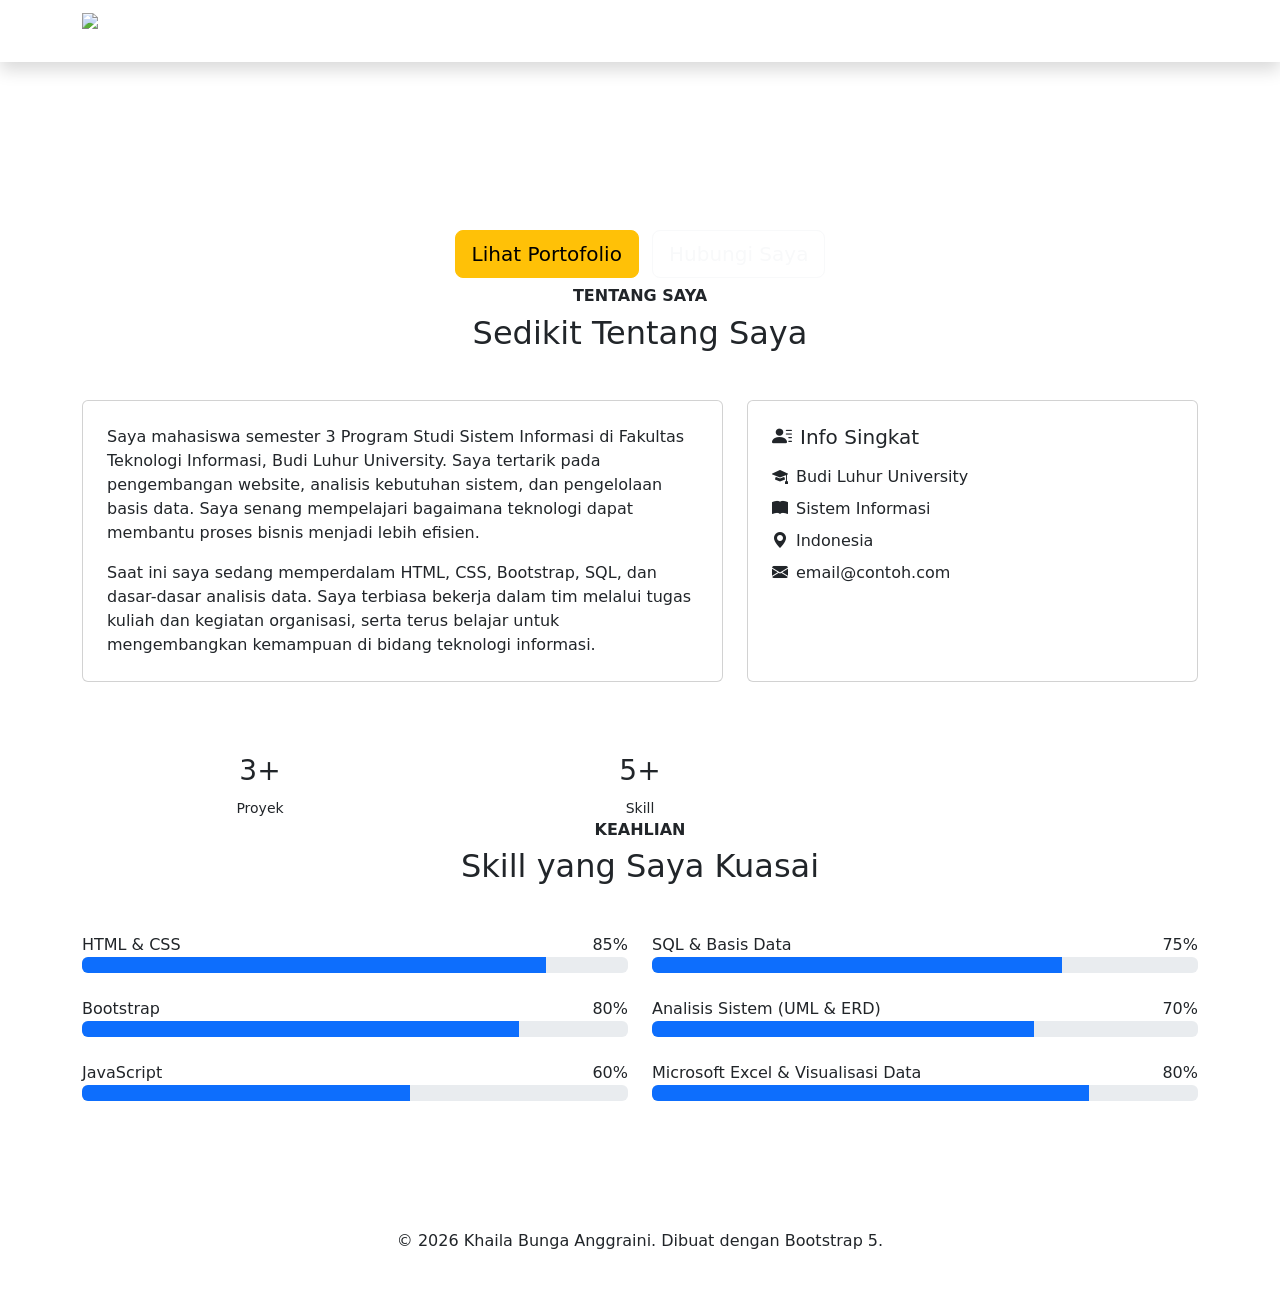
==== index.html @ ead21438 "Add files via upload" ====
<!DOCTYPE html>
<html lang="id">
<head>
  <meta charset="UTF-8">
  <meta name="viewport" content="width=device-width, initial-scale=1.0">
  <title>Beranda | CV Khaila Bunga Anggraini</title>
  <link rel="icon" type="image/svg+xml" href="images/logo.svg">

  <link href="https://cdn.jsdelivr.net/npm/bootstrap@5.3.3/dist/css/bootstrap.min.css" rel="stylesheet">

  <link rel="stylesheet" href="https://cdn.jsdelivr.net/npm/bootstrap-icons@1.11.3/font/bootstrap-icons.min.css">

  <link rel="stylesheet" href="style.css">
</head>
<body>

<nav class="navbar navbar-expand-lg navbar-dark navbar-gradient sticky-top shadow">
  <div class="container">
    <a class="navbar-brand d-flex align-items-center" href="index.html">
      <img src="images/logo.svg" alt="Logo" width="36" height="36" class="me-2"> Khaila Bunga Anggraini
    </a>
    <button class="navbar-toggler" type="button" data-bs-toggle="collapse" data-bs-target="#navMenu"
            aria-controls="navMenu" aria-expanded="false" aria-label="Buka navigasi">
      <span class="navbar-toggler-icon"></span>
    </button>
    <div class="collapse navbar-collapse" id="navMenu">
      <ul class="navbar-nav ms-auto align-items-lg-center">
<li class="nav-item"><a class="nav-link active" href="index.html">Beranda</a></li>
<li class="nav-item"><a class="nav-link" href="pendidikan.html">Pendidikan & Pengalaman</a></li>
<li class="nav-item"><a class="nav-link" href="portofolio.html">Portofolio</a></li>
<li class="nav-item"><a class="nav-link" href="kontak.html">Kontak</a></li>
      </ul>
    </div>
  </div>
</nav>

<header class="hero text-white">
  <div class="container">
    <div class="row justify-content-center">
      <div class="col-lg-9 text-center">
        <span class="badge rounded-pill badge-soft mb-3">Halo, saya</span>
        <h1 class="display-4 fw-bold">Khaila Bunga Anggraini</h1>
        <p class="lead mb-4">Mahasiswa <strong>Sistem Informasi</strong> &bull; Web Developer Pemula &bull; Analisis Sistem &amp; Data</p>
        <a href="portofolio.html" class="btn btn-warning btn-lg me-2 mb-2">Lihat Portofolio</a>
        <a href="kontak.html" class="btn btn-outline-light btn-lg mb-2">Hubungi Saya</a>
      </div>
    </div>
  </div>
</header>

<section class="section-padding" id="tentang">
  <div class="container">
    <div class="text-center mb-5">
      <h6 class="text-pink fw-bold">TENTANG SAYA</h6>
      <h2 class="section-title">Sedikit Tentang Saya</h2>
    </div>
    <div class="row g-4 align-items-stretch">
      <div class="col-lg-7">
        <div class="card card-colored h-100 p-4">
          <p>Saya mahasiswa semester 3 Program Studi Sistem Informasi di Fakultas Teknologi Informasi,
          Budi Luhur University. Saya tertarik pada pengembangan website, analisis kebutuhan sistem,
          dan pengelolaan basis data. Saya senang mempelajari bagaimana teknologi dapat membantu proses
          bisnis menjadi lebih efisien.</p>
          <p class="mb-0">Saat ini saya sedang memperdalam HTML, CSS, Bootstrap, SQL, dan dasar-dasar analisis
          data. Saya terbiasa bekerja dalam tim melalui tugas kuliah dan kegiatan organisasi, serta terus
          belajar untuk mengembangkan kemampuan di bidang teknologi informasi.</p>
        </div>
      </div>
      <div class="col-lg-5">
        <div class="card card-colored h-100 p-4">
          <h5 class="mb-3"><i class="bi bi-person-lines-fill text-purple me-2"></i>Info Singkat</h5>
          <ul class="list-unstyled mb-0">
            <li class="mb-2"><i class="bi bi-mortarboard-fill text-orange me-2"></i>Budi Luhur University</li>
            <li class="mb-2"><i class="bi bi-book-fill text-teal me-2"></i>Sistem Informasi</li>
            <li class="mb-2"><i class="bi bi-geo-alt-fill text-pink me-2"></i>Indonesia</li>
            <li><i class="bi bi-envelope-fill text-purple me-2"></i>email@contoh.com</li>
          </ul>
        </div>
      </div>
    </div>

    <div class="row text-center mt-5 g-4">
      <div class="col-4"><div class="stat stat-1"><h3>3+</h3><small>Proyek</small></div></div>
      <div class="col-4"><div class="stat stat-2"><h3>5+</h3><small>Skill</small></div></div>
    </div>
  </div>
</section>

<section class="section-padding bg-soft" id="keahlian">
  <div class="container">
    <div class="text-center mb-5">
      <h6 class="text-teal fw-bold">KEAHLIAN</h6>
      <h2 class="section-title">Skill yang Saya Kuasai</h2>
    </div>
    <div class="row g-4">
      <div class="col-md-6">
        <label class="d-flex justify-content-between"><span>HTML &amp; CSS</span><span>85%</span></label>
        <div class="progress mb-4"><div class="progress-bar bar-1" style="width:85%"></div></div>
        <label class="d-flex justify-content-between"><span>Bootstrap</span><span>80%</span></label>
        <div class="progress mb-4"><div class="progress-bar bar-2" style="width:80%"></div></div>
        <label class="d-flex justify-content-between"><span>JavaScript</span><span>60%</span></label>
        <div class="progress mb-4"><div class="progress-bar bar-3" style="width:60%"></div></div>
      </div>
      <div class="col-md-6">
        <label class="d-flex justify-content-between"><span>SQL &amp; Basis Data</span><span>75%</span></label>
        <div class="progress mb-4"><div class="progress-bar bar-4" style="width:75%"></div></div>
        <label class="d-flex justify-content-between"><span>Analisis Sistem (UML &amp; ERD)</span><span>70%</span></label>
        <div class="progress mb-4"><div class="progress-bar bar-1" style="width:70%"></div></div>
        <label class="d-flex justify-content-between"><span>Microsoft Excel &amp; Visualisasi Data</span><span>80%</span></label>
        <div class="progress mb-4"><div class="progress-bar bar-2" style="width:80%"></div></div>
      </div>
    </div>
    <div class="text-center mt-2">
      <span class="badge tag tag-1">Komunikasi</span>
      <span class="badge tag tag-2">Kerja Tim</span>
      <span class="badge tag tag-3">Manajemen Proyek</span>
      <span class="badge tag tag-4">Problem Solving</span>
    </div>
  </div>
</section>


<footer class="footer-gradient py-4 mt-5">
  <div class="container text-center">
    <p class="mb-2">&copy; <span id="year"></span> Khaila Bunga Anggraini. Dibuat dengan Bootstrap 5.</p>
    <a href="#" class="text-white me-3" aria-label="Instagram"><i class="bi bi-instagram fs-5"></i></a>
    <a href="#" class="text-white me-3" aria-label="LinkedIn"><i class="bi bi-linkedin fs-5"></i></a>
    <a href="#" class="text-white" aria-label="GitHub"><i class="bi bi-github fs-5"></i></a>
  </div>
</footer>

<script src="https://cdn.jsdelivr.net/npm/bootstrap@5.3.3/dist/js/bootstrap.bundle.min.js"></script>
<script>
  document.getElementById("year").textContent = new Date().getFullYear();
</script>
</body>
</html>
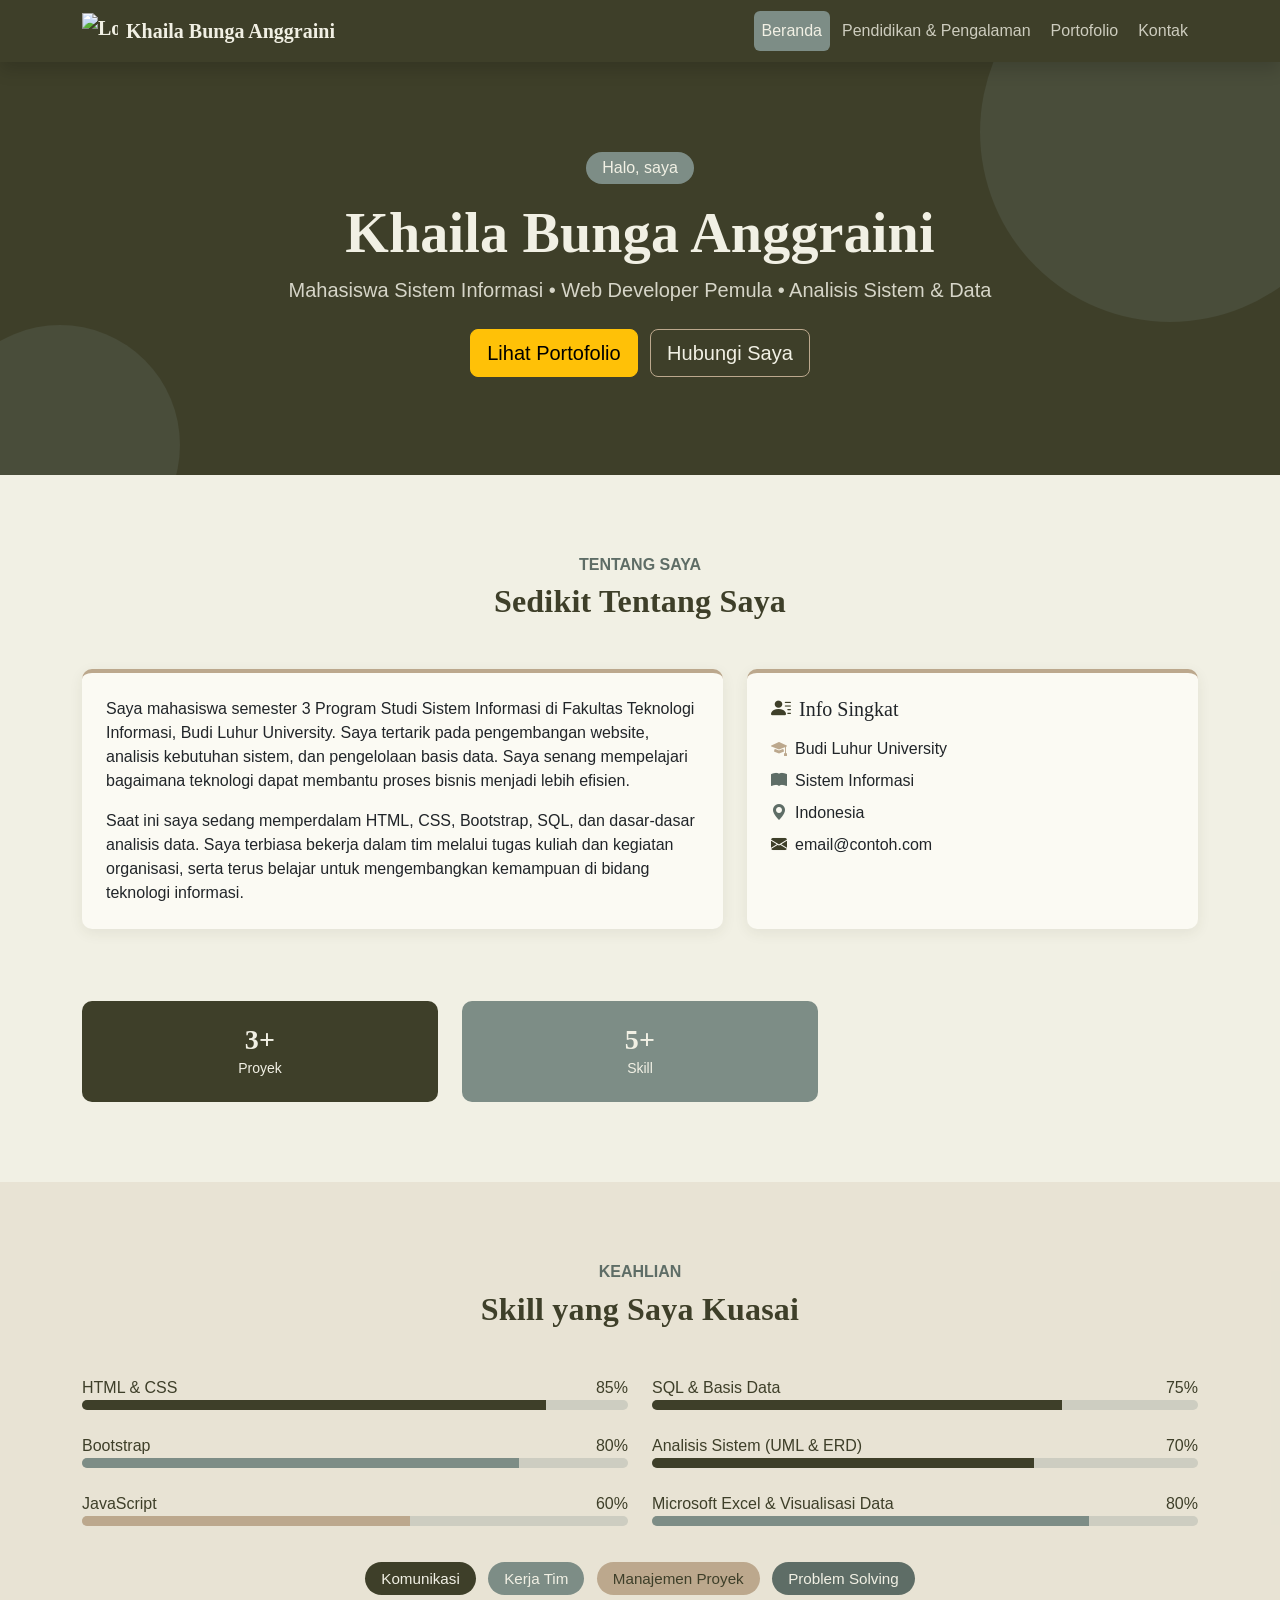
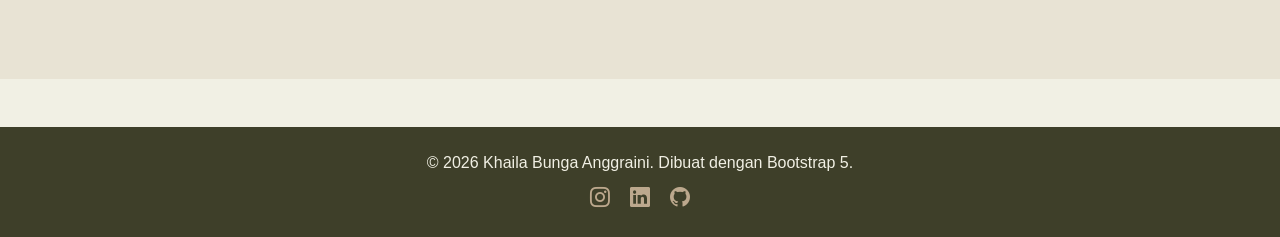
==== commit 03bd0e83: "Add files via upload" ====
--- a/index.html
+++ b/index.html
@@ -17,7 +17,7 @@
 <nav class="navbar navbar-expand-lg navbar-dark navbar-gradient sticky-top shadow">
   <div class="container">
     <a class="navbar-brand d-flex align-items-center" href="index.html">
-      <img src="images/logo.svg" alt="Logo" width="36" height="36" class="me-2"> Khaila Bunga Anggraini
+      <img src="logo.svg" alt="Logo" width="36" height="36" class="me-2"> Khaila Bunga Anggraini
     </a>
     <button class="navbar-toggler" type="button" data-bs-toggle="collapse" data-bs-target="#navMenu"
             aria-controls="navMenu" aria-expanded="false" aria-label="Buka navigasi">
--- a/style.css
+++ b/style.css
@@ -0,0 +1,106 @@
+:root{
+  --dark:#3E3F29;   
+  --sage:#7D8D86;    
+  --tan:#BCA88D;    
+  --cream:#F1F0E4;  
+  --sage-deep:#5E6D66; 
+}
+html{scroll-behavior:smooth}
+body{font-family:"Segoe UI",Arial,sans-serif;color:var(--dark);background:var(--cream)}
+h1,h2,h3,h4,h5,.navbar-brand{font-family:Georgia,"Times New Roman",serif}
+h1,h2,h3{letter-spacing:.2px}
+
+
+.text-purple{color:var(--dark)}
+.text-pink{color:var(--sage-deep)}
+.text-orange{color:var(--tan)}
+.text-teal{color:var(--sage-deep)}
+.text-secondary{color:#6a6b58!important}
+.bg-soft{background:rgba(188,168,141,.18)}
+
+
+.navbar-gradient{background:var(--dark)}
+.navbar-brand{font-weight:700;color:var(--cream)!important}
+.navbar .nav-link{font-weight:500;border-radius:6px;margin:0 2px;color:rgba(241,240,228,.8)}
+.navbar .nav-link.active,.navbar .nav-link:hover{background:var(--sage);color:var(--cream)}
+.navbar-toggler{border-color:rgba(241,240,228,.5)}
+.footer-gradient{background:var(--dark);color:var(--cream)}
+.footer-gradient a{color:var(--tan)!important}
+.footer-gradient a:hover{color:var(--cream)!important}
+
+
+.hero{background:var(--dark);padding:90px 0;position:relative;overflow:hidden}
+.hero::before,.hero::after{content:"";position:absolute;border-radius:50%;background:rgba(125,141,134,.18)}
+.hero::before{width:380px;height:380px;top:-120px;right:-80px}
+.hero::after{width:240px;height:240px;bottom:-90px;left:-60px}
+.hero .container{position:relative;z-index:1}
+.hero h1,.page-banner h1{color:var(--cream)}
+.badge-soft{background:var(--sage);color:var(--cream);font-size:1rem;padding:.5rem 1rem;font-weight:500}
+.profile-photo{width:280px;height:280px;max-width:100%;object-fit:cover;border-radius:50%;border:6px solid var(--tan);background:var(--cream)}
+.page-banner{background:var(--dark);padding:60px 0;border-bottom:4px solid var(--tan)}
+.page-banner p,.hero p{color:rgba(241,240,228,.85)}
+
+
+.section-padding{padding:80px 0}
+.section-title{font-weight:700}
+
+
+.card-colored{background:#fbfaf3;border:none;border-top:4px solid var(--tan);border-radius:10px;box-shadow:0 4px 14px rgba(62,63,41,.08)}
+.stat{padding:22px 10px;border-radius:10px;color:var(--cream)}
+.stat h3{font-weight:700;margin:0}
+.stat-1{background:var(--dark)}
+.stat-2{background:var(--sage)}
+.stat-3{background:var(--tan);color:var(--dark)}
+
+
+.progress{height:10px;border-radius:10px;background:rgba(125,141,134,.25)}
+.bar-1,.bar-4{background:var(--dark)}
+.bar-2{background:var(--sage)}
+.bar-3{background:var(--tan)}
+
+
+.tag{font-size:.95rem;font-weight:500;padding:.55rem 1rem;border-radius:20px;margin:4px;color:var(--cream)}
+.tag-1{background:var(--dark)} .tag-2{background:var(--sage)}
+.tag-3{background:var(--tan);color:var(--dark)} .tag-4{background:var(--sage-deep)}
+
+
+.timeline{border-left:2px solid var(--tan);padding-left:22px}
+.timeline-item{position:relative;margin-bottom:28px}
+.timeline-item::before{content:"";position:absolute;left:-30px;top:6px;width:14px;height:14px;border-radius:50%;background:var(--c);border:3px solid var(--cream);box-shadow:0 0 0 1px var(--c)}
+.tl-purple{--c:var(--dark)} .tl-pink{--c:var(--sage)} .tl-orange{--c:var(--tan)} .tl-teal{--c:var(--sage-deep)}
+.tl-badge{color:var(--cream);font-weight:500}
+.tl-purple-bg{background:var(--dark)} .tl-pink-bg{background:var(--sage)}
+.tl-orange-bg{background:var(--tan);color:var(--dark)} .tl-teal-bg{background:var(--sage-deep)}
+
+
+.table{--bs-table-bg:#fbfaf3;--bs-table-hover-bg:rgba(188,168,141,.2);color:var(--dark)}
+.table-gradient th{background:var(--dark);color:var(--cream);border:none;font-weight:500}
+
+
+.g1{background:var(--dark);color:var(--cream)}
+.g2{background:var(--sage);color:var(--cream)}
+.g3{background:var(--tan);color:var(--dark)}
+.g4{background:var(--sage-deep);color:var(--cream)}
+.porto-card{background:#fbfaf3;border:none;border-radius:10px;overflow:hidden;transition:.25s}
+.porto-card:hover{transform:translateY(-6px);box-shadow:0 12px 24px rgba(62,63,41,.15)!important}
+.porto-top{height:140px;display:flex;align-items:center;justify-content:center;font-size:3.2rem}
+.g1-tag{background:var(--dark);color:var(--cream)} .g2-tag{background:var(--sage);color:var(--cream)}
+.g3-tag{background:var(--tan);color:var(--dark)} .g4-tag{background:var(--sage-deep);color:var(--cream)}
+.porto-card .tag{font-size:.8rem;padding:.4rem .8rem;margin:0}
+.porto-card .card-footer{background:#fbfaf3!important}
+
+
+.btn-sand{background:var(--tan);color:var(--dark);border:none;font-weight:600}
+.btn-sand:hover{background:var(--cream);color:var(--dark)}
+.btn-outline-light{border-color:var(--tan);color:var(--cream)}
+.btn-outline-light:hover{background:var(--tan);border-color:var(--tan);color:var(--dark)}
+.btn-outline-moss{border:1px solid var(--dark);color:var(--dark)}
+.btn-outline-moss:hover{background:var(--dark);color:var(--cream)}
+.btn-gradient{background:var(--dark);color:var(--cream);border:none;font-weight:600;padding:.7rem}
+.btn-gradient:hover{background:var(--sage);color:var(--cream)}
+
+
+.icon-circle{width:48px;height:48px;border-radius:50%;display:inline-flex;align-items:center;justify-content:center;font-size:1.2rem;margin-right:15px;flex-shrink:0}
+.form-control{background:var(--cream);border:1px solid var(--tan);color:var(--dark)}
+.form-control:focus{background:#fff;border-color:var(--sage);box-shadow:0 0 0 .2rem rgba(125,141,134,.25)}
+.alert-success{background:rgba(125,141,134,.2);border-color:var(--sage);color:var(--dark)}
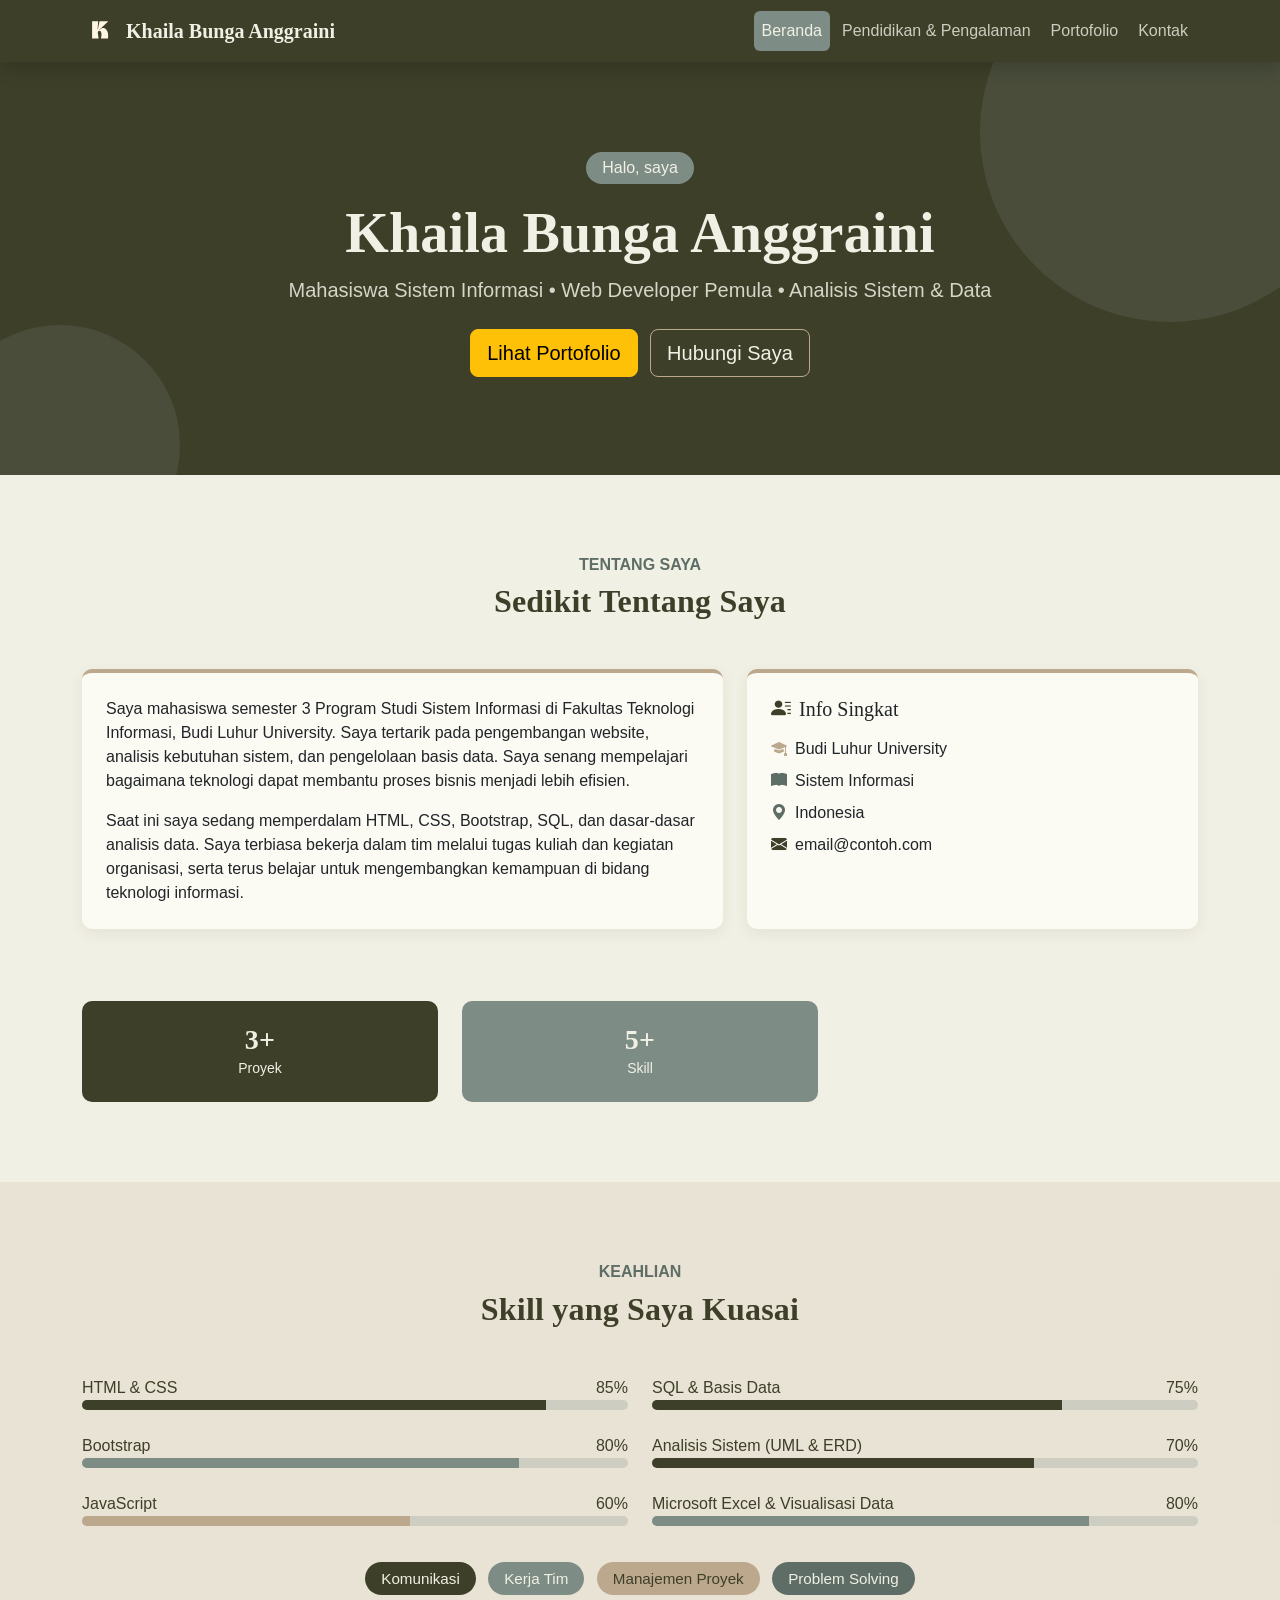
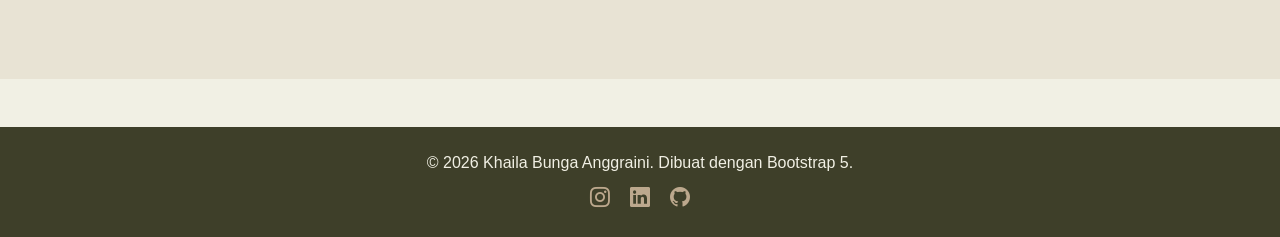
==== commit 01821031: "Add files via upload" ====
--- a/index.html
+++ b/index.html
@@ -4,7 +4,7 @@
   <meta charset="UTF-8">
   <meta name="viewport" content="width=device-width, initial-scale=1.0">
   <title>Beranda | CV Khaila Bunga Anggraini</title>
-  <link rel="icon" type="image/svg+xml" href="images/logo.svg">
+  <link rel="icon" type="svg+xml" href="logo.svg">
 
   <link href="https://cdn.jsdelivr.net/npm/bootstrap@5.3.3/dist/css/bootstrap.min.css" rel="stylesheet">
 
